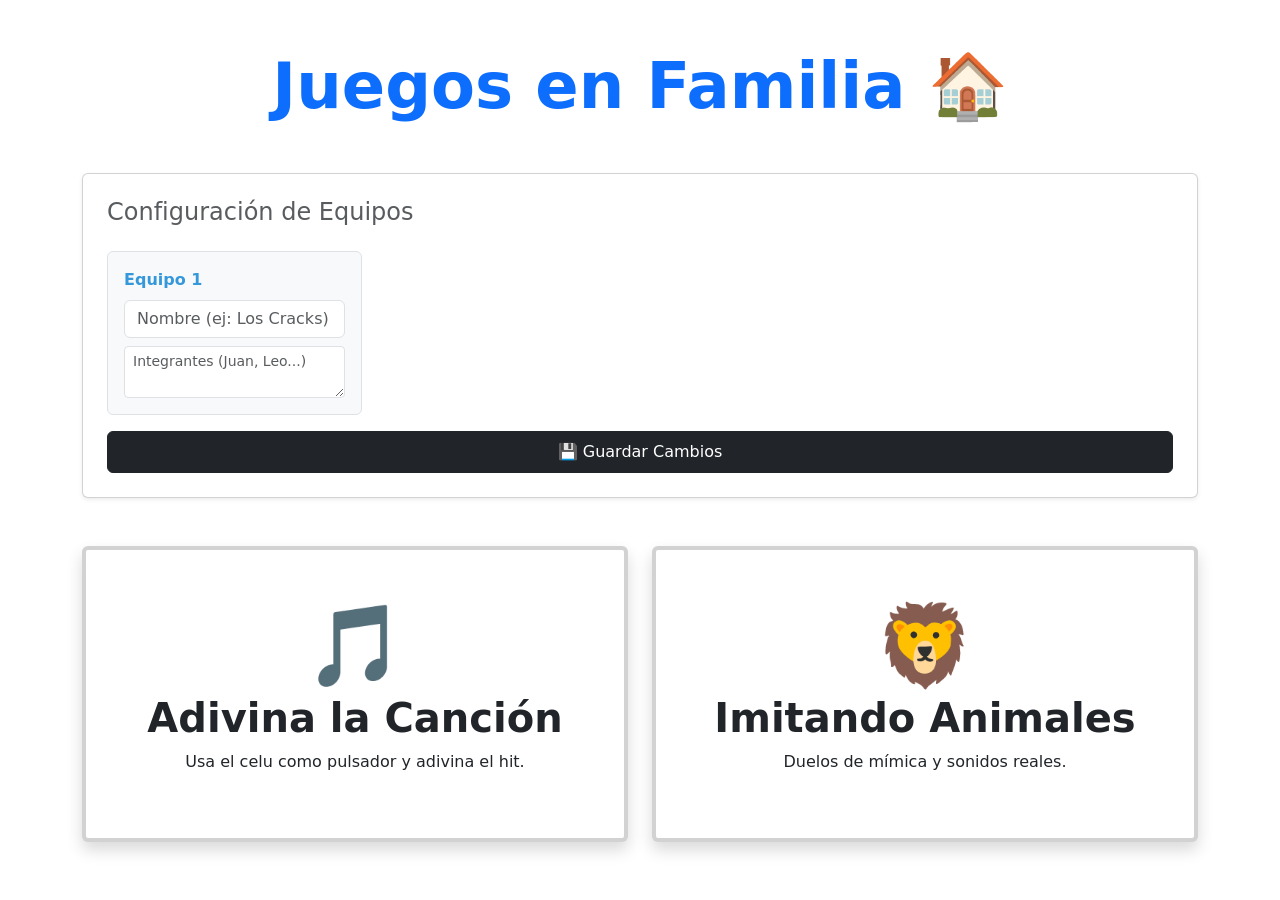
==== index.html @ b4655905 "primer commit" ====
<!DOCTYPE html>
<html lang="es">

<head>
    <meta charset="UTF-8">
    <meta name="viewport" content="width=device-width, initial-scale=1.0, maximum-scale=1.0, user-scalable=no">
    <title>Juegos en Familia</title>

    <link href="https://cdn.jsdelivr.net/npm/bootstrap@5.3.3/dist/css/bootstrap.min.css" rel="stylesheet">

    <link rel="stylesheet" href="./style/estilos.css">
    <main class="container py-5">
        <h1 class="display-3 text-center mb-5 fw-bold text-primary">Juegos en Familia 🏠</h1>

        <div class="row mb-5">
            <div class="col-12">
                <div class="card shadow-sm p-4">
                    <h2 class="h4 mb-4 text-muted">Configuración de Equipos</h2>
                    <div class="row g-3" id="config-equipos">
                        <div class="col-md-6 col-lg-3">
                            <div class="p-3 border rounded bg-light">
                                <label class="form-label fw-bold" style="color: #3498db;">Equipo 1</label>
                                <input type="text" id="name-1" class="form-control mb-2"
                                    placeholder="Nombre (ej: Los Cracks)">
                                <textarea id="members-1" class="form-control form-control-sm"
                                    placeholder="Integrantes (Juan, Leo...)"></textarea>
                            </div>
                        </div>
                    </div>
                    <button onclick="guardarConfiguracion()" class="btn btn-dark mt-3 w-100 py-2">💾 Guardar
                        Cambios</button>
                </div>
            </div>
        </div>

        <div class="row g-4 text-center">
            <div class="col-md-6">
                <a href="./Pages/pulsadores.html" class="card h-100 shadow btn btn-outline-primary p-5 border-4">
                    <span class="display-1">🎵</span>
                    <h3 class="display-6 fw-bold">Adivina la Canción</h3>
                    <p>Usa el celu como pulsador y adivina el hit.</p>
                </a>
            </div>
            <div class="col-md-6">
                <a href="./Pages/animales.html" class="card h-100 shadow btn btn-outline-success p-5 border-4">
                    <span class="display-1">🦁</span>
                    <h3 class="display-6 fw-bold">Imitando Animales</h3>
                    <p>Duelos de mímica y sonidos reales.</p>
                </a>
            </div>
        </div>
    </main>
    <script src="js/menu.js"></script>
    </body>

</html>
---- style/estilos.css ----
@charset "UTF-8";
/* Estilos base para los pulsadores */
.pulsador {
  transition: all 0.2s ease-in-out;
  color: white;
  text-shadow: 2px 2px 4px rgba(0, 0, 0, 0.3);
  cursor: pointer;
  outline: none;
}

/* Colores específicos asignados a cada ID */
.pulsador#btn-team-1 {
  background-color: #3498db;
}

.pulsador#btn-team-2 {
  background-color: #e74c3c;
}

.pulsador#btn-team-3 {
  background-color: #2ecc71;
}

.pulsador#btn-team-4 {
  background-color: #f1c40f;
}

/* Efectos al tocar y bloquear */
.pulsador:active {
  filter: brightness(1.2);
  transform: scale(0.98);
}

.pulsador.locked {
  filter: grayscale(0.5) brightness(0.7);
  pointer-events: none;
}

/* Ajustes para textos grandes */
.pulsador h2 {
  font-size: 3rem;
}

/* --- RESPONSIVIDAD PARA TV / PANTALLAS GRANDES --- */
@media (min-width: 1200px) {
  .pulsador h2 {
    font-size: 6rem;
  }
  .pulsador span {
    font-size: 4rem !important;
  }
}
/* Estilos para los botones del presentador */
.btn-host {
  position: fixed;
  top: 50%;
  transform: translateY(-50%);
  z-index: 1050;
  width: 60px;
  height: 60px;
  border: none;
  border-radius: 50%;
  background-color: rgba(255, 255, 255, 0.9);
  transition: transform 0.1s ease;
  box-shadow: 0 4px 8px rgba(0, 0, 0, 0.3);
}

.btn-host:active {
  transform: translateY(-50%) scale(0.9);
}

.btn-host.left {
  left: 10px;
}

.btn-host.right {
  right: 10px;
}

/* Estilos para las columnas del podio */
.podium-column {
  display: flex;
  flex-direction: column;
  justify-content: flex-end;
  align-items: center;
  transition: all 0.5s ease-in-out;
  border-radius: 15px 15px 0 0;
  padding: 20px;
}

.podium-column.rank-1 {
  height: 70%;
  background: linear-gradient(to top, #f1c40f, #f39c12);
}

.podium-column.rank-2 {
  height: 50%;
  background: linear-gradient(to top, #bdc3c7, #95a5a6);
}

.podium-column.rank-3 {
  height: 35%;
  background: linear-gradient(to top, #cd7f32, #a0522d);
}

/*# sourceMappingURL=estilos.css.map */
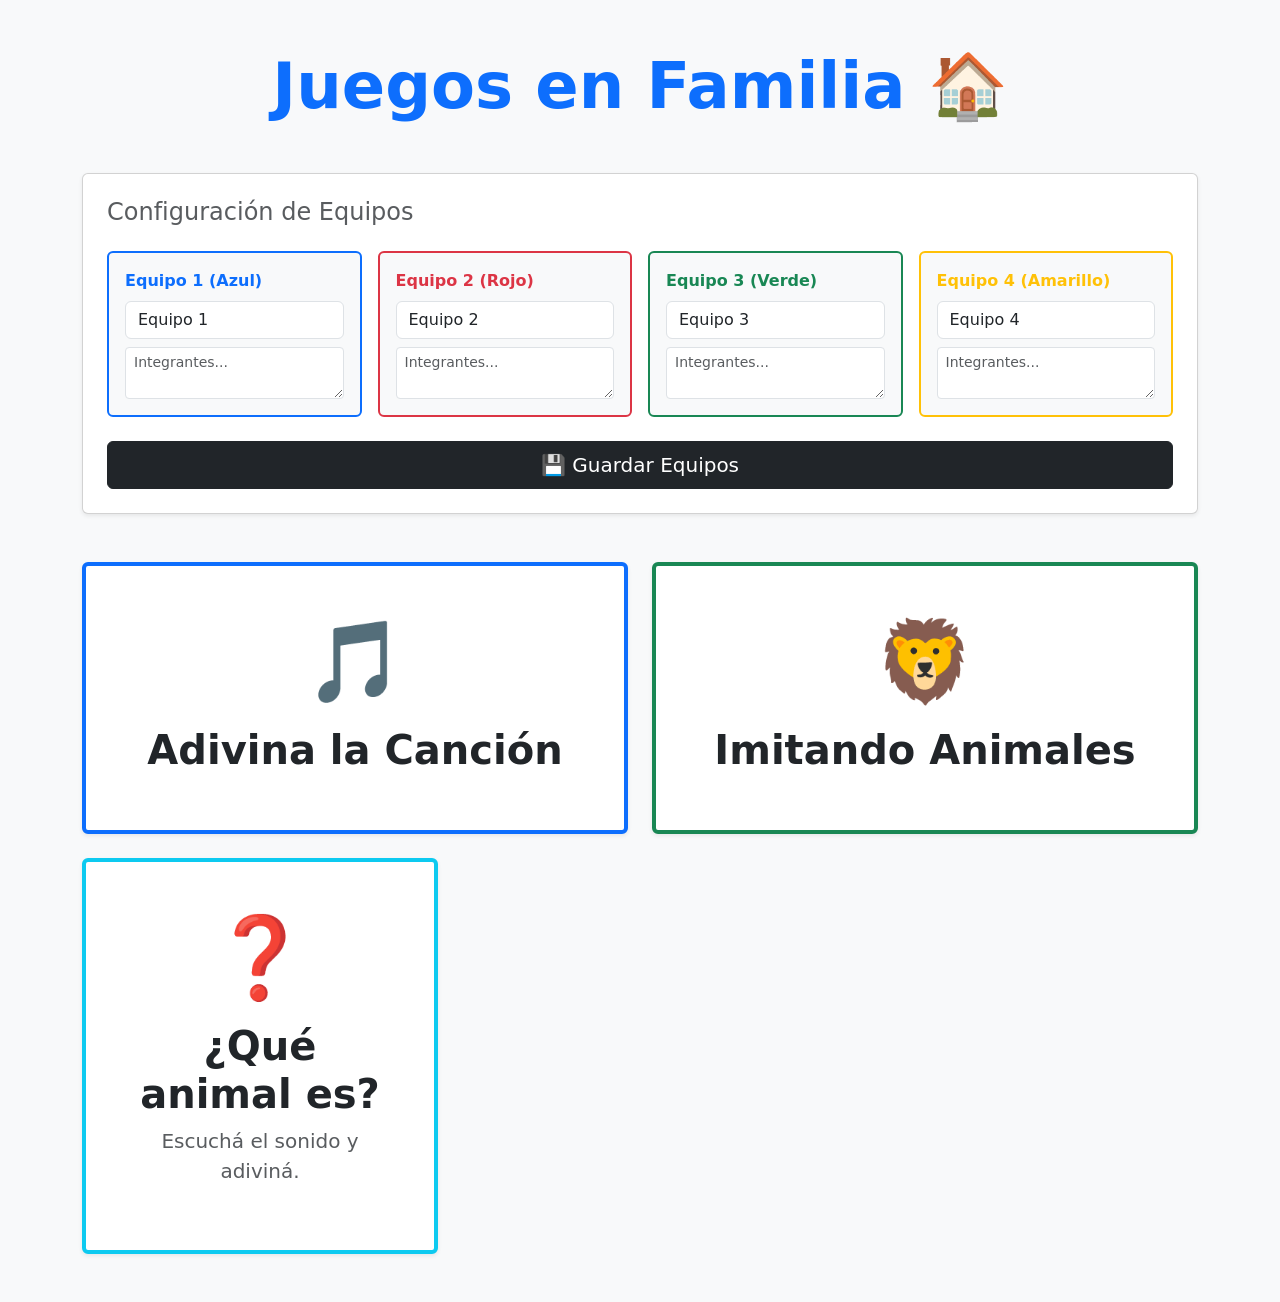
==== commit 4d9bc736: "estructura armada" ====
--- a/index.html
+++ b/index.html
@@ -3,12 +3,27 @@
 
 <head>
     <meta charset="UTF-8">
-    <meta name="viewport" content="width=device-width, initial-scale=1.0, maximum-scale=1.0, user-scalable=no">
-    <title>Juegos en Familia</title>
+    <meta name="viewport" content="width=device-width, initial-scale=1.0">
+    <title>Menú - Juegos en Familia</title>
+    <link href="https://cdn.jsdelivr.net/npm/bootstrap@5.3.3/dist/css/bootstrap.min.css" rel="stylesheet">
+    <style>
+        body {
+            background-color: #f8f9fa;
+        }
 
-    <link href="https://cdn.jsdelivr.net/npm/bootstrap@5.3.3/dist/css/bootstrap.min.css" rel="stylesheet">
+        .card-juego {
+            transition: transform 0.2s;
+            text-decoration: none;
+            color: inherit;
+        }
 
-    <link rel="stylesheet" href="./style/estilos.css">
+        .card-juego:hover {
+            transform: translateY(-5px);
+        }
+    </style>
+</head>
+
+<body>
     <main class="container py-5">
         <h1 class="display-3 text-center mb-5 fw-bold text-primary">Juegos en Familia 🏠</h1>
 
@@ -16,41 +31,81 @@
             <div class="col-12">
                 <div class="card shadow-sm p-4">
                     <h2 class="h4 mb-4 text-muted">Configuración de Equipos</h2>
-                    <div class="row g-3" id="config-equipos">
+                    <div class="row g-3">
                         <div class="col-md-6 col-lg-3">
-                            <div class="p-3 border rounded bg-light">
-                                <label class="form-label fw-bold" style="color: #3498db;">Equipo 1</label>
-                                <input type="text" id="name-1" class="form-control mb-2"
-                                    placeholder="Nombre (ej: Los Cracks)">
+                            <div class="p-3 border rounded bg-light border-primary border-2">
+                                <label class="form-label fw-bold text-primary">Equipo 1 (Azul)</label>
+                                <input type="text" id="name-1" class="form-control mb-2" value="Equipo 1">
                                 <textarea id="members-1" class="form-control form-control-sm"
-                                    placeholder="Integrantes (Juan, Leo...)"></textarea>
+                                    placeholder="Integrantes..."></textarea>
+                            </div>
+                        </div>
+                        <div class="col-md-6 col-lg-3">
+                            <div class="p-3 border rounded bg-light border-danger border-2">
+                                <label class="form-label fw-bold text-danger">Equipo 2 (Rojo)</label>
+                                <input type="text" id="name-2" class="form-control mb-2" value="Equipo 2">
+                                <textarea id="members-2" class="form-control form-control-sm"
+                                    placeholder="Integrantes..."></textarea>
+                            </div>
+                        </div>
+                        <div class="col-md-6 col-lg-3">
+                            <div class="p-3 border rounded bg-light border-success border-2">
+                                <label class="form-label fw-bold text-success">Equipo 3 (Verde)</label>
+                                <input type="text" id="name-3" class="form-control mb-2" value="Equipo 3">
+                                <textarea id="members-3" class="form-control form-control-sm"
+                                    placeholder="Integrantes..."></textarea>
+                            </div>
+                        </div>
+                        <div class="col-md-6 col-lg-3">
+                            <div class="p-3 border rounded bg-light border-warning border-2">
+                                <label class="form-label fw-bold text-warning">Equipo 4 (Amarillo)</label>
+                                <input type="text" id="name-4" class="form-control mb-2" value="Equipo 4">
+                                <textarea id="members-4" class="form-control form-control-sm"
+                                    placeholder="Integrantes..."></textarea>
                             </div>
                         </div>
                     </div>
-                    <button onclick="guardarConfiguracion()" class="btn btn-dark mt-3 w-100 py-2">💾 Guardar
-                        Cambios</button>
+                    <button onclick="guardarConfiguracion()" class="btn btn-dark mt-4 w-100 py-2 fs-5">💾 Guardar
+                        Equipos</button>
                 </div>
             </div>
         </div>
 
         <div class="row g-4 text-center">
             <div class="col-md-6">
-                <a href="./Pages/pulsadores.html" class="card h-100 shadow btn btn-outline-primary p-5 border-4">
+                <a href="./Pages/pulsadores.html" class="card card-juego h-100 shadow-sm p-5 border-4 border-primary">
                     <span class="display-1">🎵</span>
-                    <h3 class="display-6 fw-bold">Adivina la Canción</h3>
-                    <p>Usa el celu como pulsador y adivina el hit.</p>
+                    <h3 class="display-6 fw-bold mt-3">Adivina la Canción</h3>
                 </a>
             </div>
             <div class="col-md-6">
-                <a href="./Pages/animales.html" class="card h-100 shadow btn btn-outline-success p-5 border-4">
+                <a href="./Pages/animales.html" class="card card-juego h-100 shadow-sm p-5 border-4 border-success">
                     <span class="display-1">🦁</span>
-                    <h3 class="display-6 fw-bold">Imitando Animales</h3>
-                    <p>Duelos de mímica y sonidos reales.</p>
+                    <h3 class="display-6 fw-bold mt-3">Imitando Animales</h3>
+                </a>
+            </div>
+            <div class="col-md-4">
+                <a href="./Pages/adivina-animal.html" class="card card-juego h-100 shadow-sm p-5 border-4 border-info">
+                    <span class="display-1">❓</span>
+                    <h3 class="display-6 fw-bold mt-3">¿Qué animal es?</h3>
+                    <p class="text-muted fs-5">Escuchá el sonido y adiviná.</p>
                 </a>
             </div>
         </div>
     </main>
-    <script src="js/menu.js"></script>
-    </body>
+
+    <script>
+        function guardarConfiguracion() {
+            const config = {
+                equipo1: { nombre: document.getElementById('name-1').value || "Equipo 1" },
+                equipo2: { nombre: document.getElementById('name-2').value || "Equipo 2" },
+                equipo3: { nombre: document.getElementById('name-3').value || "Equipo 3" },
+                equipo4: { nombre: document.getElementById('name-4').value || "Equipo 4" }
+            };
+            localStorage.setItem('configJuego', JSON.stringify(config));
+            alert("¡Equipos guardados! Ya pueden elegir un juego abajo.");
+        }
+    </script>
+</body>
 
 </html>
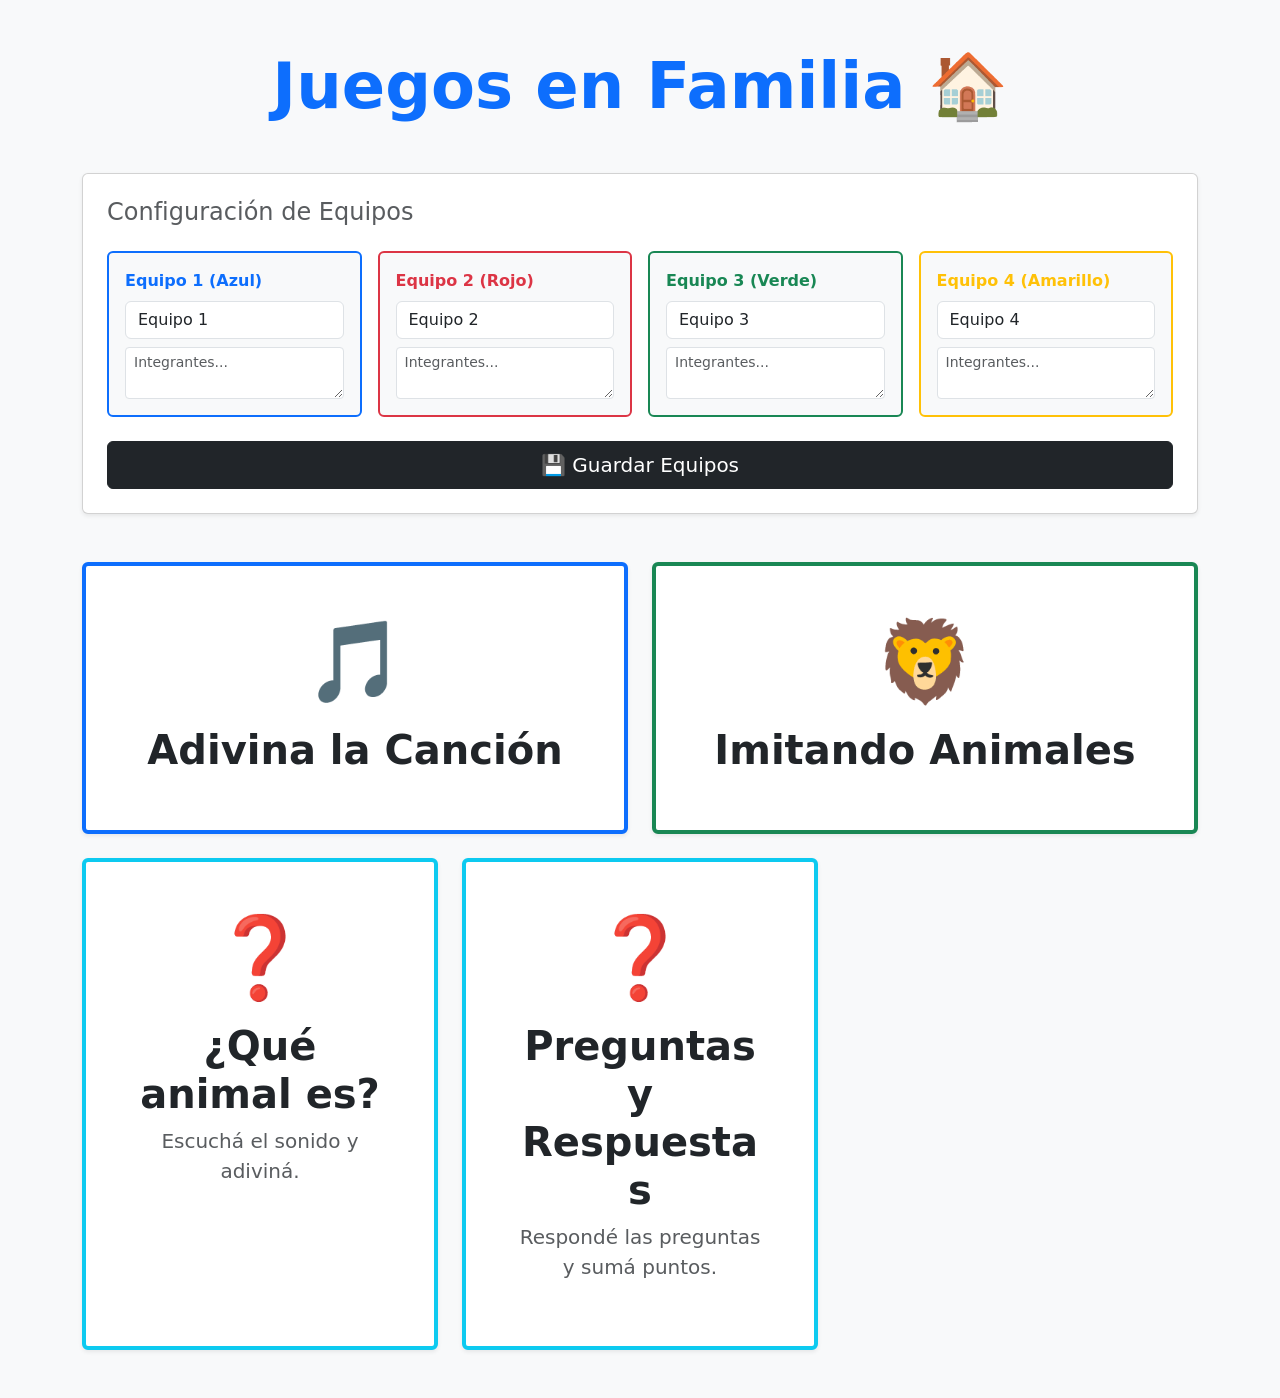
==== commit f2ff4c11: "mejora de juegos e interaccion" ====
--- a/index.html
+++ b/index.html
@@ -79,7 +79,7 @@
                 </a>
             </div>
             <div class="col-md-6">
-                <a href="./Pages/animales.html" class="card card-juego h-100 shadow-sm p-5 border-4 border-success">
+                <a href="./Pages/imitar-animal.html" class="card card-juego h-100 shadow-sm p-5 border-4 border-success">
                     <span class="display-1">🦁</span>
                     <h3 class="display-6 fw-bold mt-3">Imitando Animales</h3>
                 </a>
@@ -89,6 +89,13 @@
                     <span class="display-1">❓</span>
                     <h3 class="display-6 fw-bold mt-3">¿Qué animal es?</h3>
                     <p class="text-muted fs-5">Escuchá el sonido y adiviná.</p>
+                </a>
+            </div>
+            <div class="col-md-4">
+                <a href="./Pages/quiz.html" class="card card-juego h-100 shadow-sm p-5 border-4 border-info">
+                    <span class="display-1">❓</span>
+                    <h3 class="display-6 fw-bold mt-3">Preguntas y Respuestas</h3>
+                    <p class="text-muted fs-5">Respondé las preguntas y sumá puntos.</p>
                 </a>
             </div>
         </div>
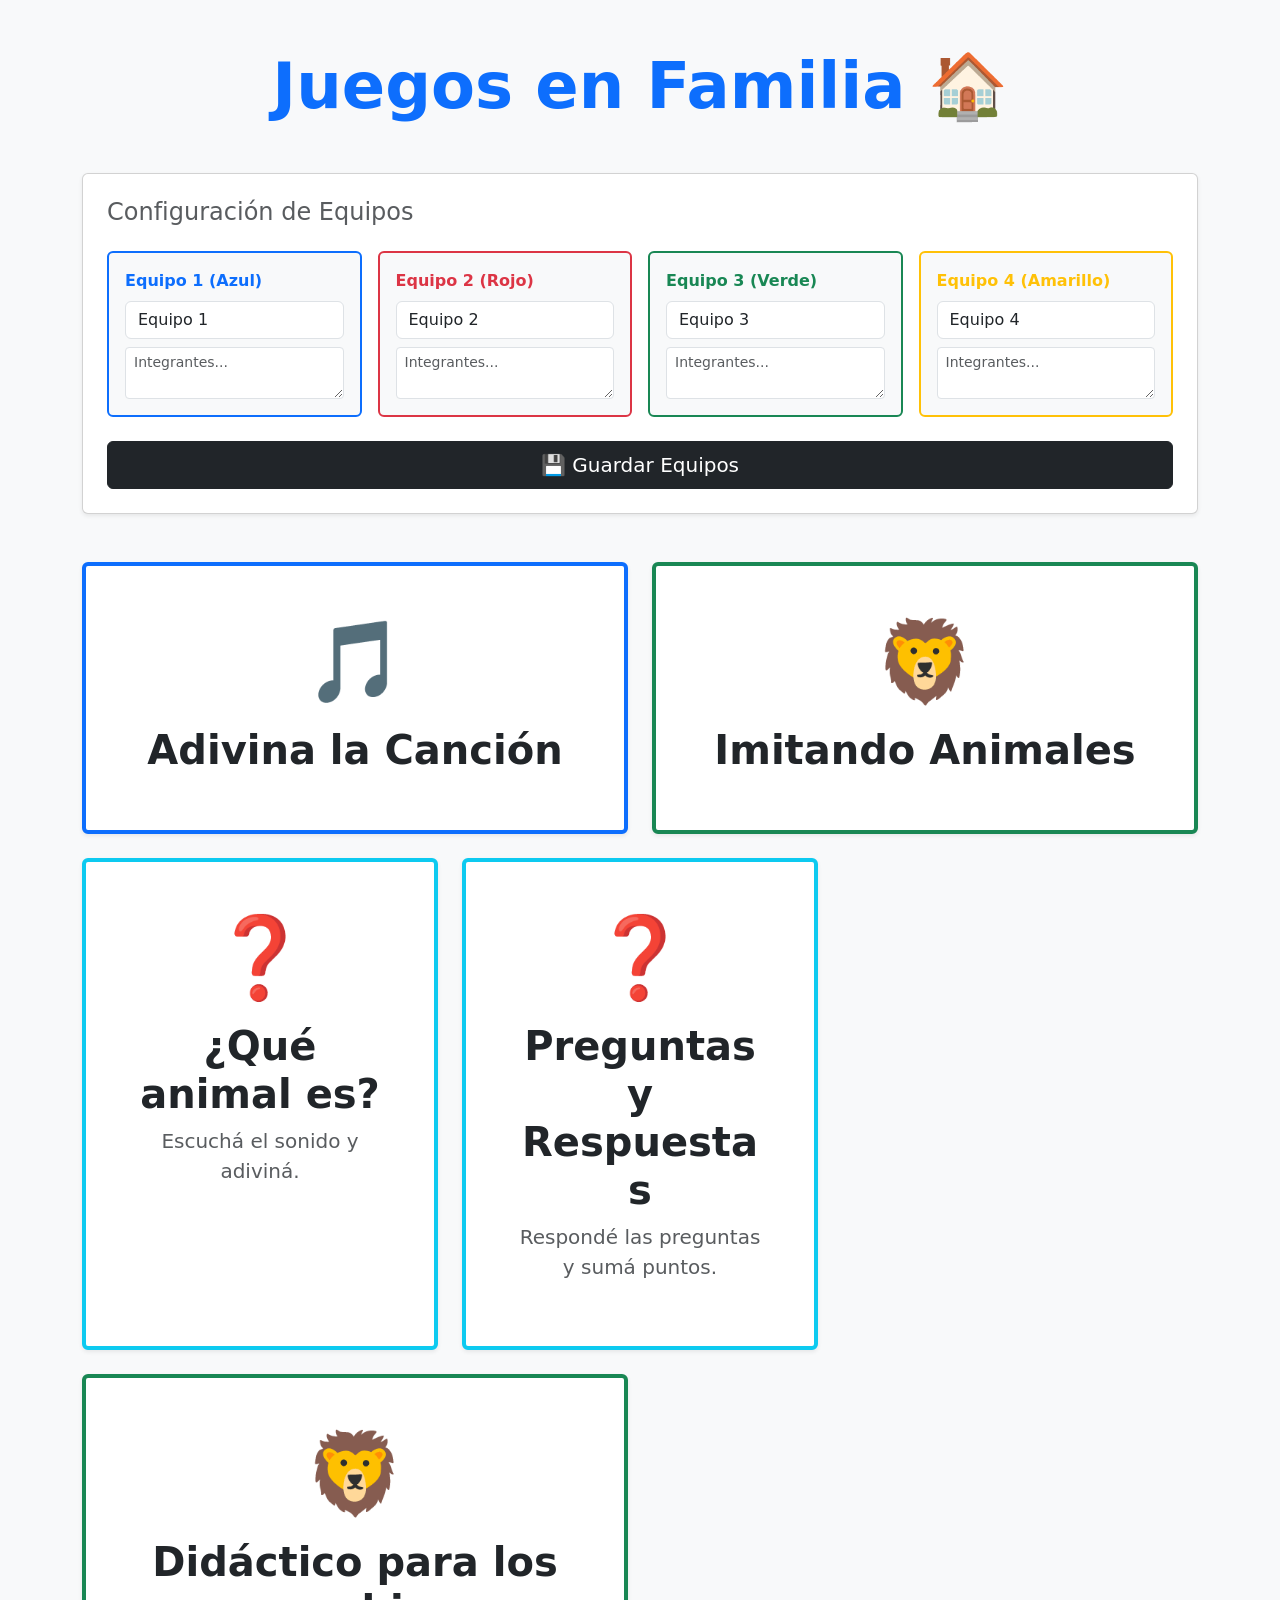
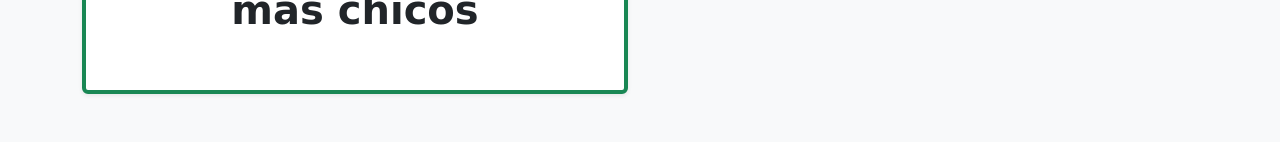
==== commit 50f35d06: "agregado de dinamica y descripciones" ====
--- a/index.html
+++ b/index.html
@@ -98,6 +98,12 @@
                     <p class="text-muted fs-5">Respondé las preguntas y sumá puntos.</p>
                 </a>
             </div>
+                        <div class="col-md-6">
+                <a href="./Pages/didactico.html" class="card card-juego h-100 shadow-sm p-5 border-4 border-success">
+                    <span class="display-1">🦁</span>
+                    <h3 class="display-6 fw-bold mt-3">Didáctico para los mas chicos</h3>
+                </a>
+            </div>
         </div>
     </main>
 
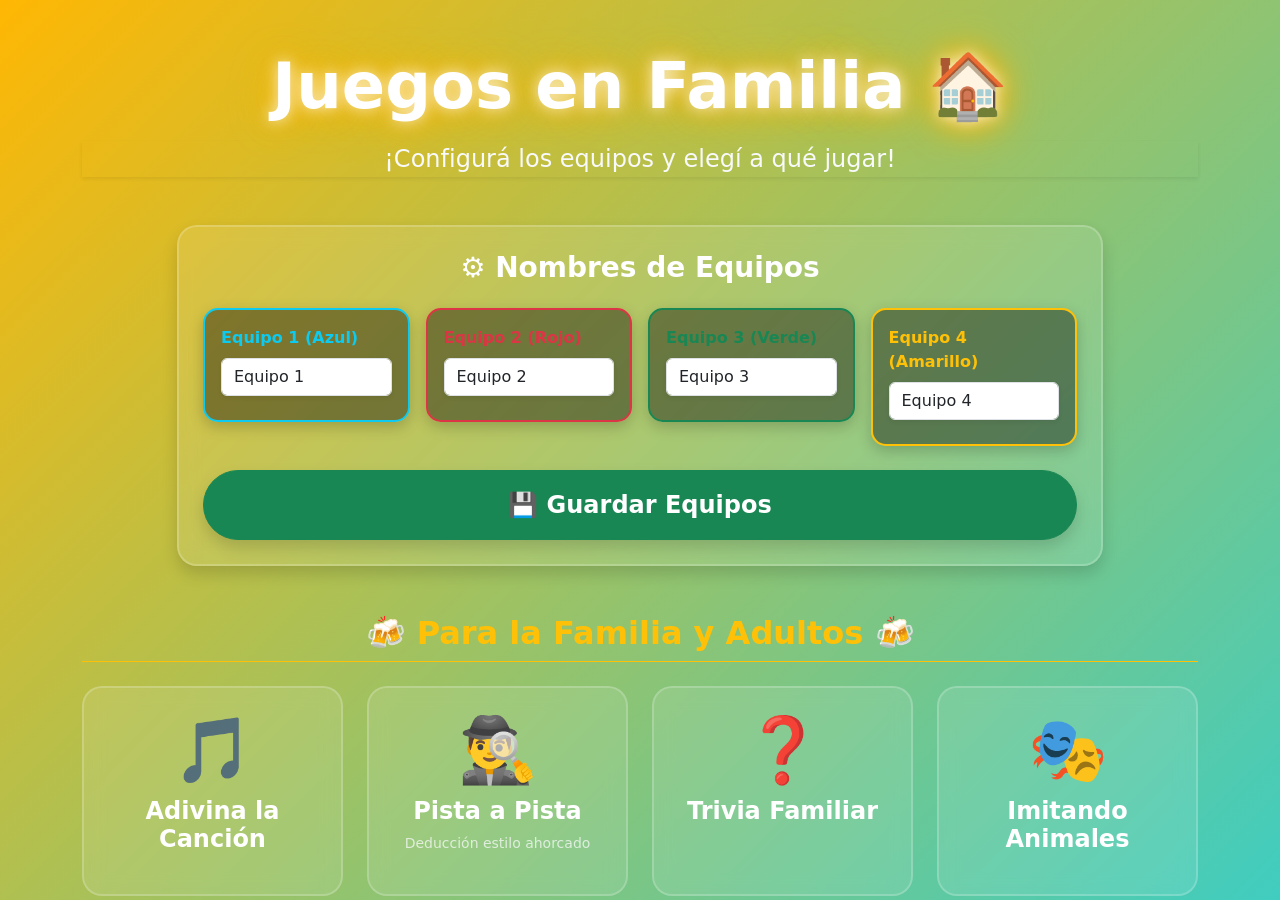
==== commit e47f53d4: "nuevo juego" ====
--- a/index.html
+++ b/index.html
@@ -6,108 +6,119 @@
     <meta name="viewport" content="width=device-width, initial-scale=1.0">
     <title>Menú - Juegos en Familia</title>
     <link href="https://cdn.jsdelivr.net/npm/bootstrap@5.3.3/dist/css/bootstrap.min.css" rel="stylesheet">
-    <style>
-        body {
-            background-color: #f8f9fa;
-        }
-
-        .card-juego {
-            transition: transform 0.2s;
-            text-decoration: none;
-            color: inherit;
-        }
-
-        .card-juego:hover {
-            transform: translateY(-5px);
-        }
-    </style>
+    <link rel="stylesheet" href="style/estilos.css">
 </head>
 
-<body>
+<body class="pantalla-principal">
     <main class="container py-5">
-        <h1 class="display-3 text-center mb-5 fw-bold text-primary">Juegos en Familia 🏠</h1>
+        
+        <header class="mb-5 text-center">
+            <h1 class="display-3 fw-bold titulo-animado mb-3">Juegos en Familia 🏠</h1>
+            <p class="fs-4 text-light shadow-sm">¡Configurá los equipos y elegí a qué jugar!</p>
+        </header>
 
-        <div class="row mb-5">
-            <div class="col-12">
-                <div class="card shadow-sm p-4">
-                    <h2 class="h4 mb-4 text-muted">Configuración de Equipos</h2>
+        <div class="row mb-5 justify-content-center">
+            <div class="col-12 col-xl-10">
+                <div class="tarjeta-menu shadow p-4">
+                    <h2 class="h3 mb-4 text-center fw-bold">⚙️ Nombres de Equipos</h2>
                     <div class="row g-3">
                         <div class="col-md-6 col-lg-3">
-                            <div class="p-3 border rounded bg-light border-primary border-2">
-                                <label class="form-label fw-bold text-primary">Equipo 1 (Azul)</label>
-                                <input type="text" id="name-1" class="form-control mb-2" value="Equipo 1">
-                                <textarea id="members-1" class="form-control form-control-sm"
-                                    placeholder="Integrantes..."></textarea>
+                            <div class="p-3 caja-equipo border-info">
+                                <label class="form-label fw-bold text-info">Equipo 1 (Azul)</label>
+                                <input type="text" id="name-1" class="form-control mb-2 shadow-sm" value="Equipo 1">
                             </div>
                         </div>
                         <div class="col-md-6 col-lg-3">
-                            <div class="p-3 border rounded bg-light border-danger border-2">
+                            <div class="p-3 caja-equipo border-danger">
                                 <label class="form-label fw-bold text-danger">Equipo 2 (Rojo)</label>
-                                <input type="text" id="name-2" class="form-control mb-2" value="Equipo 2">
-                                <textarea id="members-2" class="form-control form-control-sm"
-                                    placeholder="Integrantes..."></textarea>
+                                <input type="text" id="name-2" class="form-control mb-2 shadow-sm" value="Equipo 2">
                             </div>
                         </div>
                         <div class="col-md-6 col-lg-3">
-                            <div class="p-3 border rounded bg-light border-success border-2">
+                            <div class="p-3 caja-equipo border-success">
                                 <label class="form-label fw-bold text-success">Equipo 3 (Verde)</label>
-                                <input type="text" id="name-3" class="form-control mb-2" value="Equipo 3">
-                                <textarea id="members-3" class="form-control form-control-sm"
-                                    placeholder="Integrantes..."></textarea>
+                                <input type="text" id="name-3" class="form-control mb-2 shadow-sm" value="Equipo 3">
                             </div>
                         </div>
                         <div class="col-md-6 col-lg-3">
-                            <div class="p-3 border rounded bg-light border-warning border-2">
+                            <div class="p-3 caja-equipo border-warning">
                                 <label class="form-label fw-bold text-warning">Equipo 4 (Amarillo)</label>
-                                <input type="text" id="name-4" class="form-control mb-2" value="Equipo 4">
-                                <textarea id="members-4" class="form-control form-control-sm"
-                                    placeholder="Integrantes..."></textarea>
+                                <input type="text" id="name-4" class="form-control mb-2 shadow-sm" value="Equipo 4">
                             </div>
                         </div>
                     </div>
-                    <button onclick="guardarConfiguracion()" class="btn btn-dark mt-4 w-100 py-2 fs-5">💾 Guardar
-                        Equipos</button>
+                    <button onclick="guardarConfiguracion()" class="btn btn-success mt-4 w-100 py-3 fs-4 fw-bold shadow rounded-pill">
+                        💾 Guardar Equipos
+                    </button>
                 </div>
             </div>
         </div>
 
-        <div class="row g-4 text-center">
-            <div class="col-md-6">
-                <a href="./Pages/pulsadores.html" class="card card-juego h-100 shadow-sm p-5 border-4 border-primary">
-                    <span class="display-1">🎵</span>
-                    <h3 class="display-6 fw-bold mt-3">Adivina la Canción</h3>
+        <h2 class="text-center text-warning mb-4 fw-bold text-shadow border-bottom border-warning pb-2">🍻 Para la Familia y Adultos 🍻</h2>
+        <div class="row g-4 text-center justify-content-center mb-5">
+            
+            <div class="col-md-6 col-lg-3">
+                <a href="./Pages/pulsadores.html" class="tarjeta-menu tarjeta-juego p-4">
+                    <div class="display-3 mb-2">🎵</div>
+                    <h3 class="h4 fw-bold">Adivina la Canción</h3>
                 </a>
             </div>
-            <div class="col-md-6">
-                <a href="./Pages/imitar-animal.html" class="card card-juego h-100 shadow-sm p-5 border-4 border-success">
-                    <span class="display-1">🦁</span>
-                    <h3 class="display-6 fw-bold mt-3">Imitando Animales</h3>
+            
+            <div class="col-md-6 col-lg-3">
+                <a href="./Pages/pistas.html" class="tarjeta-menu tarjeta-juego p-4">
+                    <div class="display-3 mb-2">🕵️‍♂️</div>
+                    <h3 class="h4 fw-bold">Pista a Pista</h3>
+                    <p class="small text-light opacity-75">Deducción estilo ahorcado</p>
                 </a>
             </div>
-            <div class="col-md-4">
-                <a href="./Pages/adivina-animal.html" class="card card-juego h-100 shadow-sm p-5 border-4 border-info">
-                    <span class="display-1">❓</span>
-                    <h3 class="display-6 fw-bold mt-3">¿Qué animal es?</h3>
-                    <p class="text-muted fs-5">Escuchá el sonido y adiviná.</p>
+
+            <div class="col-md-6 col-lg-3">
+                <a href="./Pages/quiz.html" class="tarjeta-menu tarjeta-juego p-4">
+                    <div class="display-3 mb-2">❓</div>
+                    <h3 class="h4 fw-bold">Trivia Familiar</h3>
                 </a>
             </div>
-            <div class="col-md-4">
-                <a href="./Pages/quiz.html" class="card card-juego h-100 shadow-sm p-5 border-4 border-info">
-                    <span class="display-1">❓</span>
-                    <h3 class="display-6 fw-bold mt-3">Preguntas y Respuestas</h3>
-                    <p class="text-muted fs-5">Respondé las preguntas y sumá puntos.</p>
-                </a>
-            </div>
-                        <div class="col-md-6">
-                <a href="./Pages/didactico.html" class="card card-juego h-100 shadow-sm p-5 border-4 border-success">
-                    <span class="display-1">🦁</span>
-                    <h3 class="display-6 fw-bold mt-3">Didáctico para los mas chicos</h3>
+
+            <div class="col-md-6 col-lg-3">
+                <a href="./Pages/imitar-animal.html" class="tarjeta-menu tarjeta-juego p-4">
+                    <div class="display-3 mb-2">🎭</div>
+                    <h3 class="h4 fw-bold">Imitando Animales</h3>
                 </a>
             </div>
         </div>
+
+        <h2 class="text-center text-info mb-4 fw-bold text-shadow border-bottom border-info pb-2">🧸 Didácticos para los Peques 🧸</h2>
+        <div class="row g-4 text-center justify-content-center pb-5">
+            <div class="col-md-6 col-lg-4">
+                <a href="./Pages/adivina-animal.html" class="tarjeta-menu tarjeta-juego p-4">
+                    <div class="display-3 mb-2">🦁</div>
+                    <h3 class="h4 fw-bold">¿Qué animal es?</h3>
+                    <p class="small text-light opacity-75">Escuchá y adiviná</p>
+                </a>
+            </div>
+            
+            <div class="col-md-6 col-lg-4">
+                <a href="./Pages/didactico.html" class="tarjeta-menu tarjeta-juego p-4">
+                    <div class="display-3 mb-2">🎨</div>
+                    <h3 class="h4 fw-bold">Juegos Mágicos</h3>
+                    <p class="small text-light opacity-75">Aprender jugando</p>
+                </a>
+            </div>
+        </div>
+
     </main>
 
     <script>
+        window.onload = () => {
+            const configGuardada = JSON.parse(localStorage.getItem('configJuego'));
+            if (configGuardada) {
+                if(configGuardada.equipo1.nombre) document.getElementById('name-1').value = configGuardada.equipo1.nombre;
+                if(configGuardada.equipo2.nombre) document.getElementById('name-2').value = configGuardada.equipo2.nombre;
+                if(configGuardada.equipo3.nombre) document.getElementById('name-3').value = configGuardada.equipo3.nombre;
+                if(configGuardada.equipo4.nombre) document.getElementById('name-4').value = configGuardada.equipo4.nombre;
+            }
+        };
+
         function guardarConfiguracion() {
             const config = {
                 equipo1: { nombre: document.getElementById('name-1').value || "Equipo 1" },
@@ -116,9 +127,8 @@
                 equipo4: { nombre: document.getElementById('name-4').value || "Equipo 4" }
             };
             localStorage.setItem('configJuego', JSON.stringify(config));
-            alert("¡Equipos guardados! Ya pueden elegir un juego abajo.");
+            alert("¡Nombres guardados con éxito! Ya podés elegir un juego abajo.");
         }
     </script>
 </body>
-
 </html>
--- a/style/estilos.css
+++ b/style/estilos.css
@@ -0,0 +1,223 @@
+@charset "UTF-8";
+/* =========================================
+   ESTILOS DEL MENÚ PRINCIPAL (HOME)
+========================================= */
+/* Fondo dinámico que cambia de color suavemente */
+body.pantalla-principal {
+  background: linear-gradient(-45deg, #ff0055, #6a00f4, #00d4ff, #ffb703);
+  background-size: 400% 400%;
+  animation: moverFondo 15s ease infinite;
+  color: white;
+  min-height: 100vh;
+  overflow-x: hidden;
+}
+
+@keyframes moverFondo {
+  0% {
+    background-position: 0% 50%;
+  }
+  50% {
+    background-position: 100% 50%;
+  }
+  100% {
+    background-position: 0% 50%;
+  }
+}
+/* Título con resplandor y latido */
+.titulo-animado {
+  text-shadow: 0 0 15px rgba(255, 255, 255, 0.8), 0 0 30px #ffb703, 0 0 50px #ffb703;
+  animation: latido 2s infinite;
+  color: white !important;
+}
+
+@keyframes latido {
+  0% {
+    transform: scale(1);
+  }
+  50% {
+    transform: scale(1.05);
+  }
+  100% {
+    transform: scale(1);
+  }
+}
+/* Tarjetas estilo "Glassmorphism" (Vidrio Esmerilado) */
+.tarjeta-menu {
+  background: rgba(255, 255, 255, 0.1);
+  backdrop-filter: blur(10px);
+  -webkit-backdrop-filter: blur(10px);
+  border: 2px solid rgba(255, 255, 255, 0.2);
+  border-radius: 20px;
+  color: white;
+  height: 100%;
+}
+
+/* Animación para los enlaces/botones de los juegos */
+a.tarjeta-juego {
+  display: block;
+  text-decoration: none;
+  transition: all 0.3s cubic-bezier(0.25, 0.8, 0.25, 1);
+}
+
+a.tarjeta-juego:hover {
+  transform: translateY(-10px) scale(1.03);
+  background: rgba(255, 255, 255, 0.2);
+  border-color: #ffb703;
+  box-shadow: 0 20px 40px rgba(0, 0, 0, 0.4), 0 0 20px rgba(255, 183, 3, 0.4);
+  color: white;
+}
+
+a.tarjeta-juego:active {
+  transform: scale(0.95);
+}
+
+/* Cajas oscuras para la configuración de equipos (para que se lea bien sobre el fondo de color) */
+.caja-equipo {
+  background: rgba(0, 0, 0, 0.4) !important;
+  border-radius: 15px;
+  border: 2px solid;
+  box-shadow: 0 5px 15px rgba(0, 0, 0, 0.2);
+}
+
+/* Estilos base para los pulsadores */
+.pulsador {
+  transition: all 0.2s ease-in-out;
+  color: white;
+  text-shadow: 2px 2px 4px rgba(0, 0, 0, 0.3);
+  cursor: pointer;
+  outline: none;
+}
+
+/* Colores específicos asignados a cada ID */
+.pulsador#btn-team-1 {
+  background-color: #3498db;
+}
+
+.pulsador#btn-team-2 {
+  background-color: #e74c3c;
+}
+
+.pulsador#btn-team-3 {
+  background-color: #2ecc71;
+}
+
+.pulsador#btn-team-4 {
+  background-color: #f1c40f;
+}
+
+/* Efectos al tocar y bloquear */
+.pulsador:active {
+  filter: brightness(1.2);
+  transform: scale(0.98);
+}
+
+.pulsador.locked {
+  filter: grayscale(0.5) brightness(0.7);
+  pointer-events: none;
+}
+
+/* Ajustes para textos grandes */
+.pulsador h2 {
+  font-size: 3rem;
+}
+
+/* --- RESPONSIVIDAD PARA TV / PANTALLAS GRANDES --- */
+@media (min-width: 1200px) {
+  .pulsador h2 {
+    font-size: 6rem;
+  }
+  .pulsador span {
+    font-size: 4rem !important;
+  }
+}
+/* Estilos para los botones del presentador */
+.btn-host {
+  position: fixed;
+  top: 50%;
+  transform: translateY(-50%);
+  z-index: 1050;
+  width: 60px;
+  height: 60px;
+  border: none;
+  border-radius: 50%;
+  background-color: rgba(255, 255, 255, 0.9);
+  transition: transform 0.1s ease;
+  box-shadow: 0 4px 8px rgba(0, 0, 0, 0.3);
+}
+
+.btn-host:active {
+  transform: translateY(-50%) scale(0.9);
+}
+
+.btn-host.left {
+  left: 10px;
+}
+
+.btn-host.right {
+  right: 10px;
+}
+
+/* Estilos para las columnas del podio */
+.podium-column {
+  display: flex;
+  flex-direction: column;
+  justify-content: flex-end;
+  align-items: center;
+  transition: all 0.5s ease-in-out;
+  border-radius: 15px 15px 0 0;
+  padding: 20px;
+}
+
+.podium-column.rank-1 {
+  height: 70%;
+  background: linear-gradient(to top, #f1c40f, #f39c12);
+}
+
+.podium-column.rank-2 {
+  height: 50%;
+  background: linear-gradient(to top, #bdc3c7, #95a5a6);
+}
+
+.podium-column.rank-3 {
+  height: 35%;
+  background: linear-gradient(to top, #cd7f32, #a0522d);
+}
+
+/* Contenedor fantasma "legal" para YouTube */
+/* Reproductor temporalmente VISIBLE para buscar el error */
+#reproductor-fantasma {
+  position: absolute;
+  top: 20%;
+  left: 50%;
+  transform: translateX(-50%);
+  width: 300px;
+  height: 200px;
+  opacity: 1;
+  /* Totalmente visible */
+  z-index: 9999;
+  /* Por encima de todo */
+  background-color: black;
+  border: 5px solid red;
+  /* Le ponemos un borde rojo para verlo bien */
+}
+
+/* --- COMPORTAMIENTO PARA CELULARES (Por defecto) --- */
+/* En pantallas chicas, forzamos a que se pueda scrollear y no se oculte nada */
+body,
+main {
+  min-height: 100vh !important;
+  height: auto !important;
+  overflow-y: auto !important;
+}
+
+/* --- COMPORTAMIENTO PARA PC Y TV (Pantallas grandes) --- */
+/* A partir de 992px (tamaño de monitor/TV), volvemos a bloquear el scroll para que quede como un cuadro fijo */
+@media (min-width: 992px) {
+  body,
+  main {
+    height: 100vh !important;
+    overflow: hidden !important;
+  }
+}
+
+/*# sourceMappingURL=estilos.css.map */
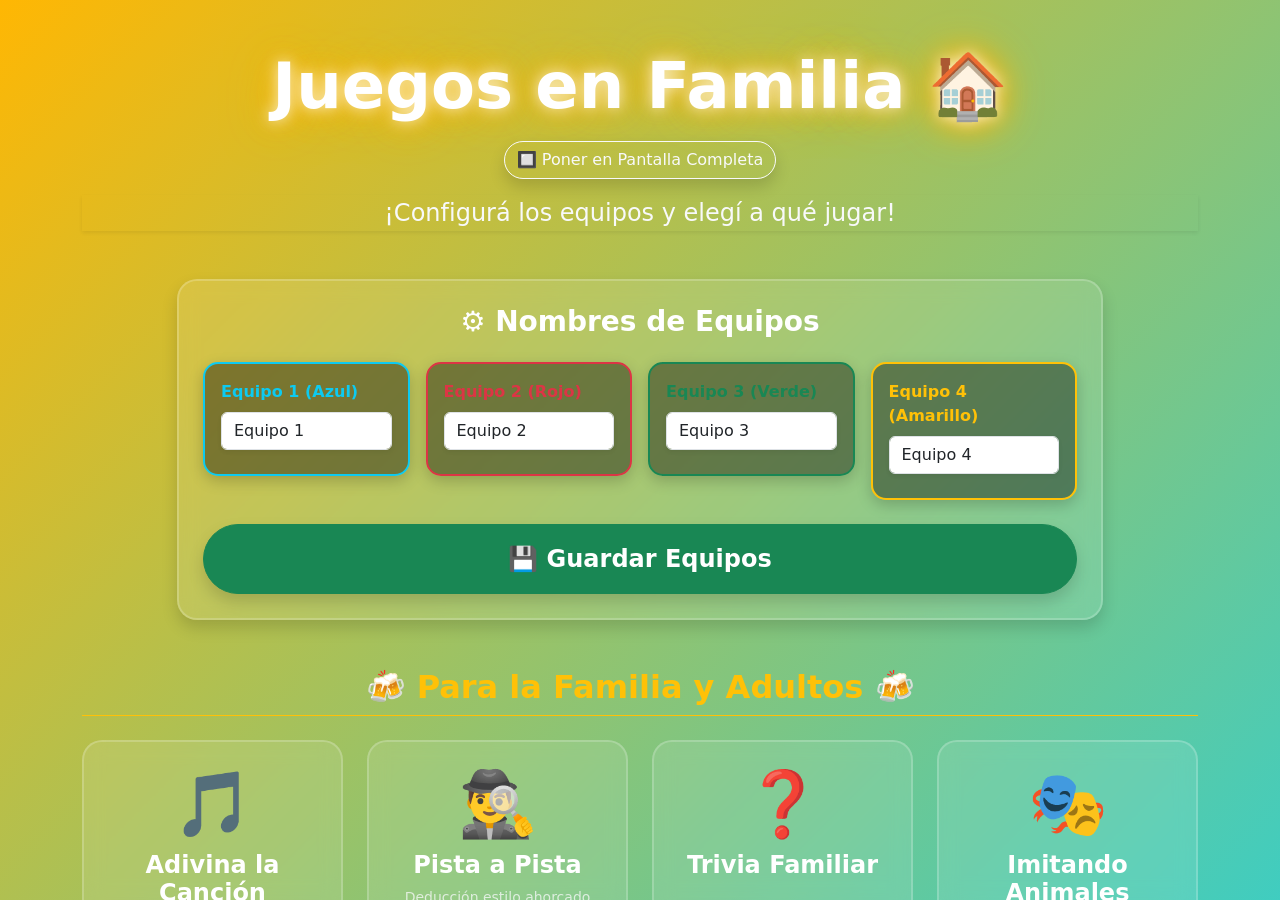
==== commit 91f9d008: "pantalla completa y scroll autoamticov1" ====
--- a/index.html
+++ b/index.html
@@ -11,9 +11,12 @@
 
 <body class="pantalla-principal">
     <main class="container py-5">
-        
+
         <header class="mb-5 text-center">
-            <h1 class="display-3 fw-bold titulo-animado mb-3">Juegos en Familia 🏠</h1>
+            <h1 class="display-3 fw-bold titulo-animado mb-3">Juegos en Familia 🏠</h1> <button
+                onclick="activarPantallaCompleta()" class="btn btn-outline-light mb-3 shadow rounded-pill">
+                🔲 Poner en Pantalla Completa
+            </button>
             <p class="fs-4 text-light shadow-sm">¡Configurá los equipos y elegí a qué jugar!</p>
         </header>
 
@@ -47,23 +50,25 @@
                             </div>
                         </div>
                     </div>
-                    <button onclick="guardarConfiguracion()" class="btn btn-success mt-4 w-100 py-3 fs-4 fw-bold shadow rounded-pill">
+                    <button onclick="guardarConfiguracion()"
+                        class="btn btn-success mt-4 w-100 py-3 fs-4 fw-bold shadow rounded-pill">
                         💾 Guardar Equipos
                     </button>
                 </div>
             </div>
         </div>
 
-        <h2 class="text-center text-warning mb-4 fw-bold text-shadow border-bottom border-warning pb-2">🍻 Para la Familia y Adultos 🍻</h2>
+        <h2 class="text-center text-warning mb-4 fw-bold text-shadow border-bottom border-warning pb-2">🍻 Para la
+            Familia y Adultos 🍻</h2>
         <div class="row g-4 text-center justify-content-center mb-5">
-            
+
             <div class="col-md-6 col-lg-3">
                 <a href="./Pages/pulsadores.html" class="tarjeta-menu tarjeta-juego p-4">
                     <div class="display-3 mb-2">🎵</div>
                     <h3 class="h4 fw-bold">Adivina la Canción</h3>
                 </a>
             </div>
-            
+
             <div class="col-md-6 col-lg-3">
                 <a href="./Pages/pistas.html" class="tarjeta-menu tarjeta-juego p-4">
                     <div class="display-3 mb-2">🕵️‍♂️</div>
@@ -87,7 +92,8 @@
             </div>
         </div>
 
-        <h2 class="text-center text-info mb-4 fw-bold text-shadow border-bottom border-info pb-2">🧸 Didácticos para los Peques 🧸</h2>
+        <h2 class="text-center text-info mb-4 fw-bold text-shadow border-bottom border-info pb-2">🧸 Didácticos para los
+            Peques 🧸</h2>
         <div class="row g-4 text-center justify-content-center pb-5">
             <div class="col-md-6 col-lg-4">
                 <a href="./Pages/adivina-animal.html" class="tarjeta-menu tarjeta-juego p-4">
@@ -96,7 +102,7 @@
                     <p class="small text-light opacity-75">Escuchá y adiviná</p>
                 </a>
             </div>
-            
+
             <div class="col-md-6 col-lg-4">
                 <a href="./Pages/didactico.html" class="tarjeta-menu tarjeta-juego p-4">
                     <div class="display-3 mb-2">🎨</div>
@@ -112,10 +118,10 @@
         window.onload = () => {
             const configGuardada = JSON.parse(localStorage.getItem('configJuego'));
             if (configGuardada) {
-                if(configGuardada.equipo1.nombre) document.getElementById('name-1').value = configGuardada.equipo1.nombre;
-                if(configGuardada.equipo2.nombre) document.getElementById('name-2').value = configGuardada.equipo2.nombre;
-                if(configGuardada.equipo3.nombre) document.getElementById('name-3').value = configGuardada.equipo3.nombre;
-                if(configGuardada.equipo4.nombre) document.getElementById('name-4').value = configGuardada.equipo4.nombre;
+                if (configGuardada.equipo1.nombre) document.getElementById('name-1').value = configGuardada.equipo1.nombre;
+                if (configGuardada.equipo2.nombre) document.getElementById('name-2').value = configGuardada.equipo2.nombre;
+                if (configGuardada.equipo3.nombre) document.getElementById('name-3').value = configGuardada.equipo3.nombre;
+                if (configGuardada.equipo4.nombre) document.getElementById('name-4').value = configGuardada.equipo4.nombre;
             }
         };
 
@@ -130,5 +136,19 @@
             alert("¡Nombres guardados con éxito! Ya podés elegir un juego abajo.");
         }
     </script>
+    <script>
+        function activarPantallaCompleta() {
+            let elem = document.documentElement;
+            if (!document.fullscreenElement) {
+                if (elem.requestFullscreen) { elem.requestFullscreen(); }
+                else if (elem.webkitRequestFullscreen) { elem.webkitRequestFullscreen(); } // Safari
+                else if (elem.msRequestFullscreen) { elem.msRequestFullscreen(); } // IE11
+            } else {
+                if (document.exitFullscreen) { document.exitFullscreen(); }
+                else if (document.webkitExitFullscreen) { document.webkitExitFullscreen(); }
+            }
+        }
+    </script>
 </body>
+
 </html>
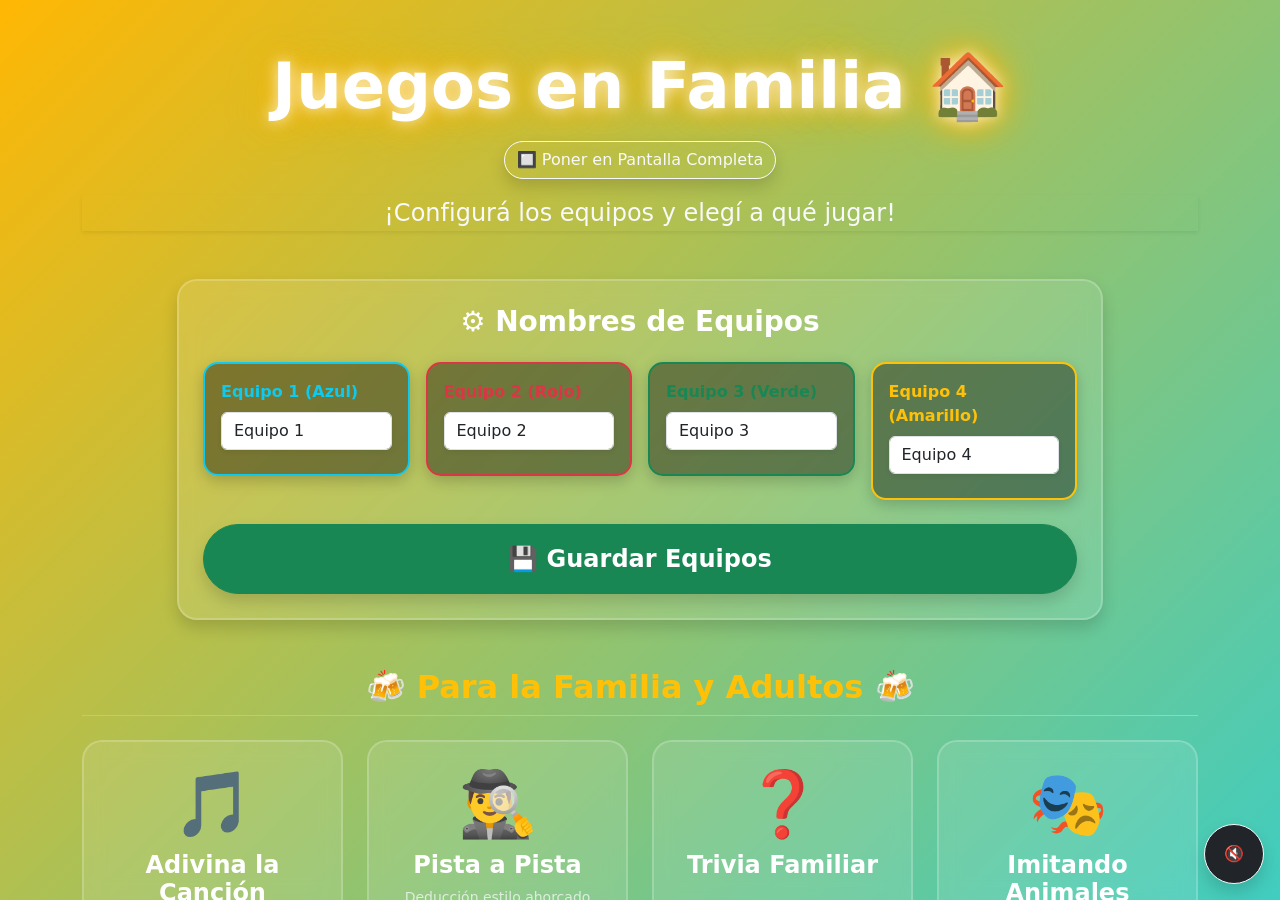
==== commit f2d27858: "mejora de experiencia, tutorial, sonidos de acierto y error" ====
--- a/index.html
+++ b/index.html
@@ -149,6 +149,31 @@
             }
         }
     </script>
+    <audio id="musica-fondo" loop>
+        <source src="assets/sounds/musica-menu.mp3" type="audio/mpeg">
+    </audio>
+
+    <button id="btn-musica" class="btn btn-dark border-light position-fixed bottom-0 end-0 m-3 rounded-circle shadow" style="width: 60px; height: 60px; z-index: 1000;">
+        🔇
+    </button>
+
+    <script src="https://cdn.jsdelivr.net/npm/bootstrap@5.3.3/dist/js/bootstrap.bundle.min.js"></script>
+    <script>
+        const audioFondo = document.getElementById('musica-fondo');
+        const btnMusica = document.getElementById('btn-musica');
+        // Le bajamos el volumen para que no tape las voces
+        audioFondo.volume = 0.3; 
+
+        btnMusica.addEventListener('click', () => {
+            if (audioFondo.paused) {
+                audioFondo.play();
+                btnMusica.innerText = "🔊";
+            } else {
+                audioFondo.pause();
+                btnMusica.innerText = "🔇";
+            }
+        });
+    </script>
 </body>
 
 </html>
